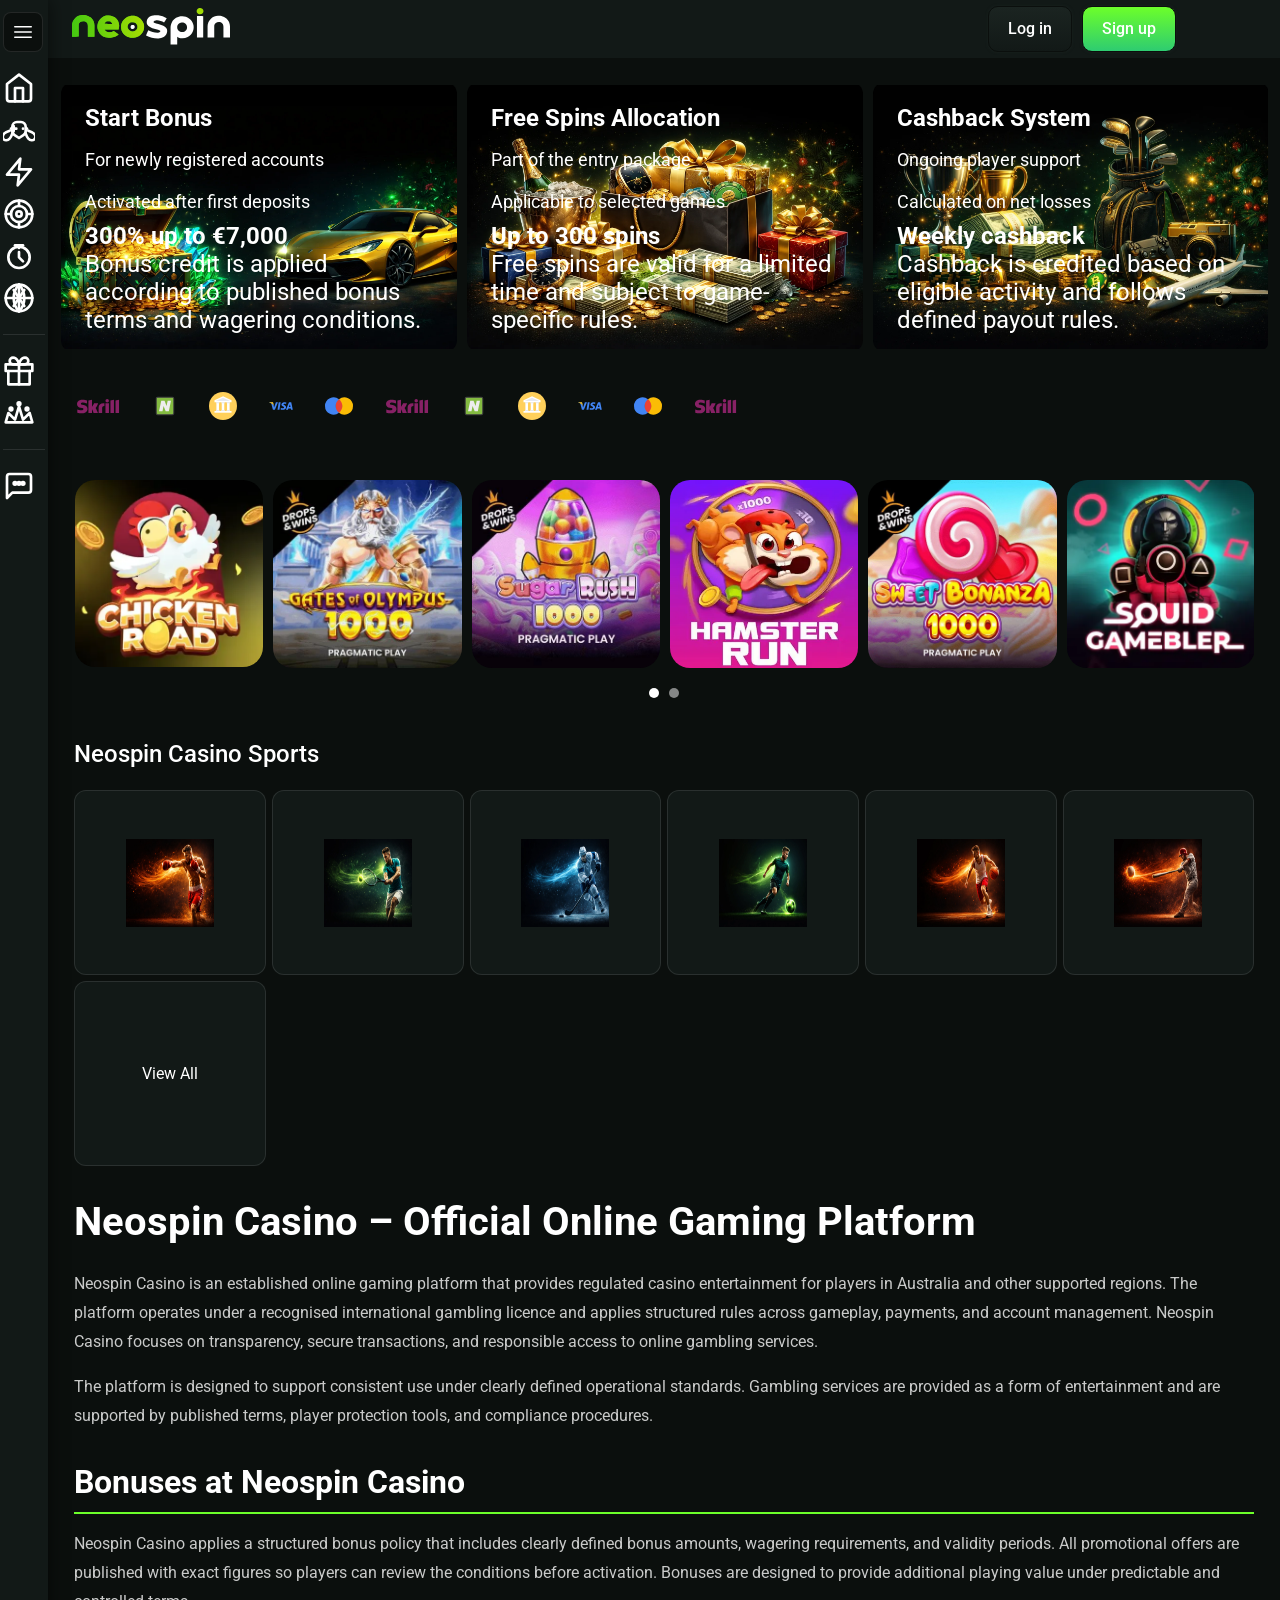
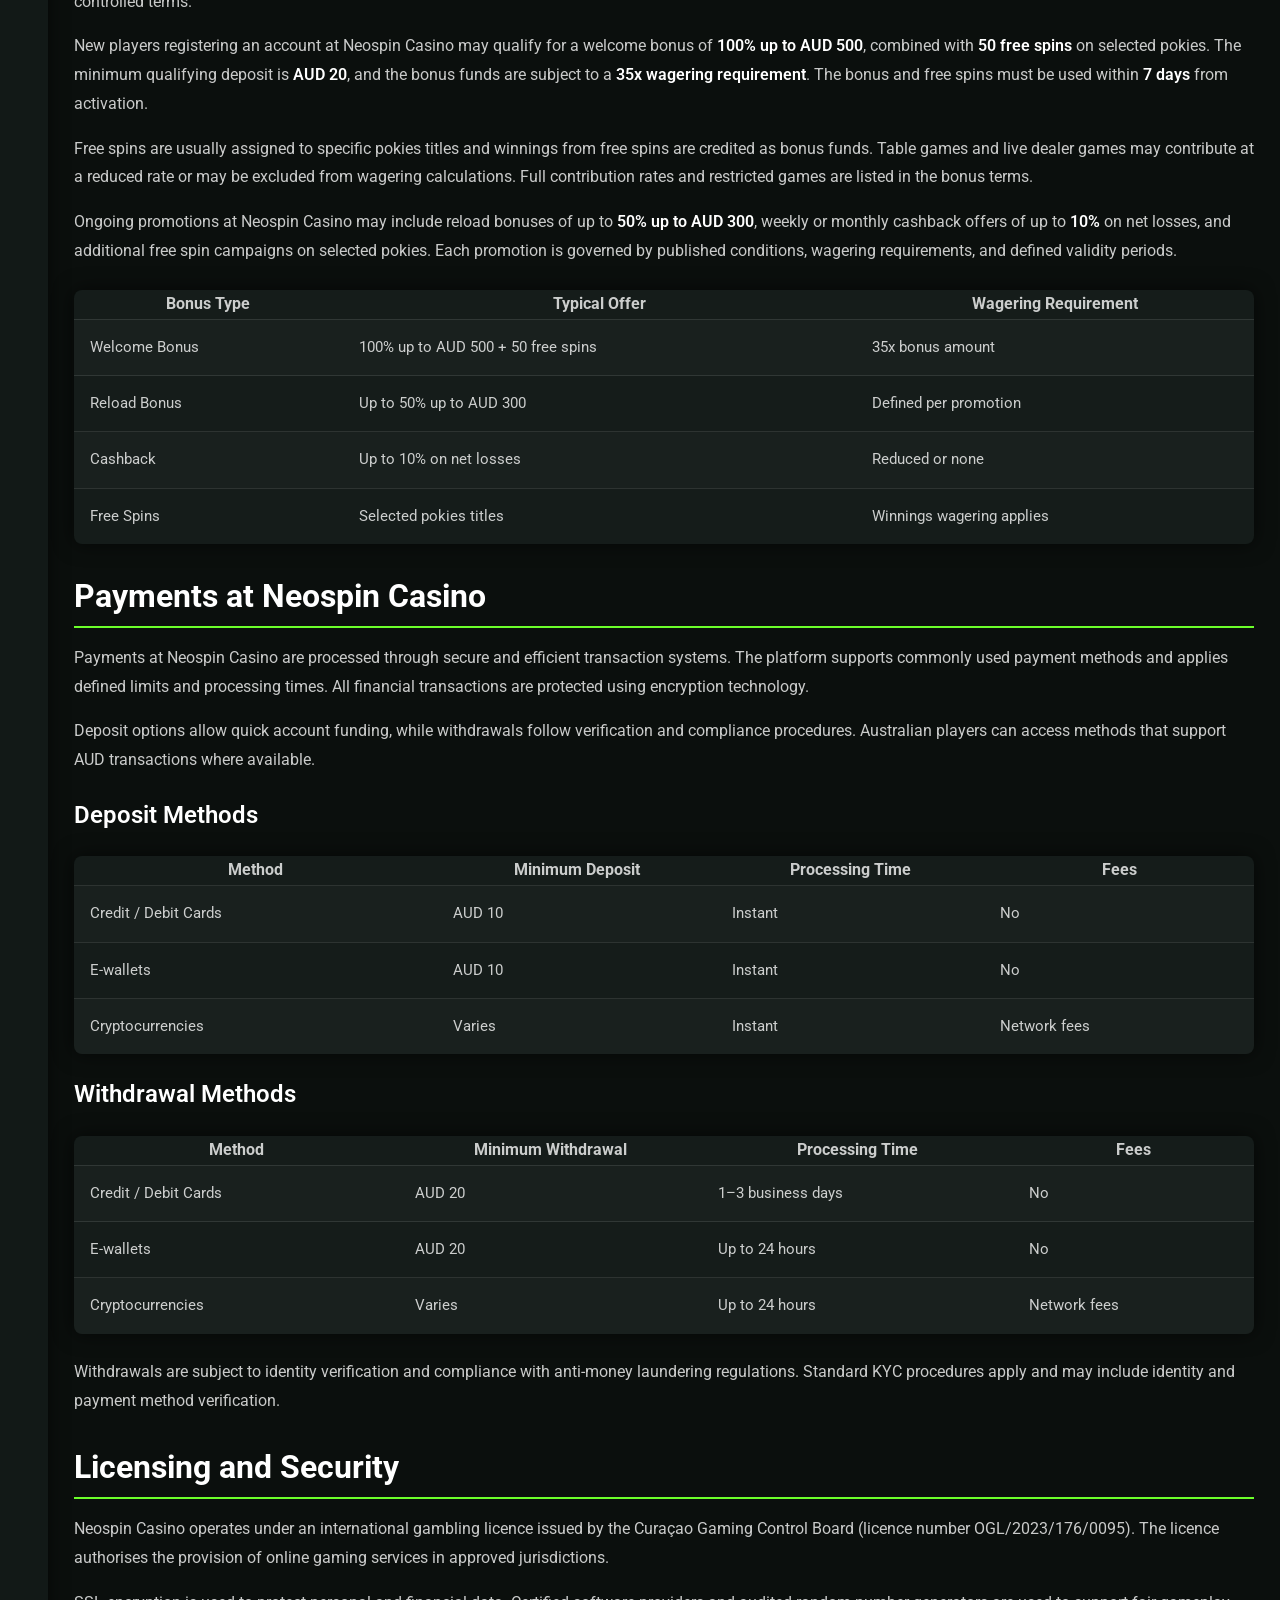
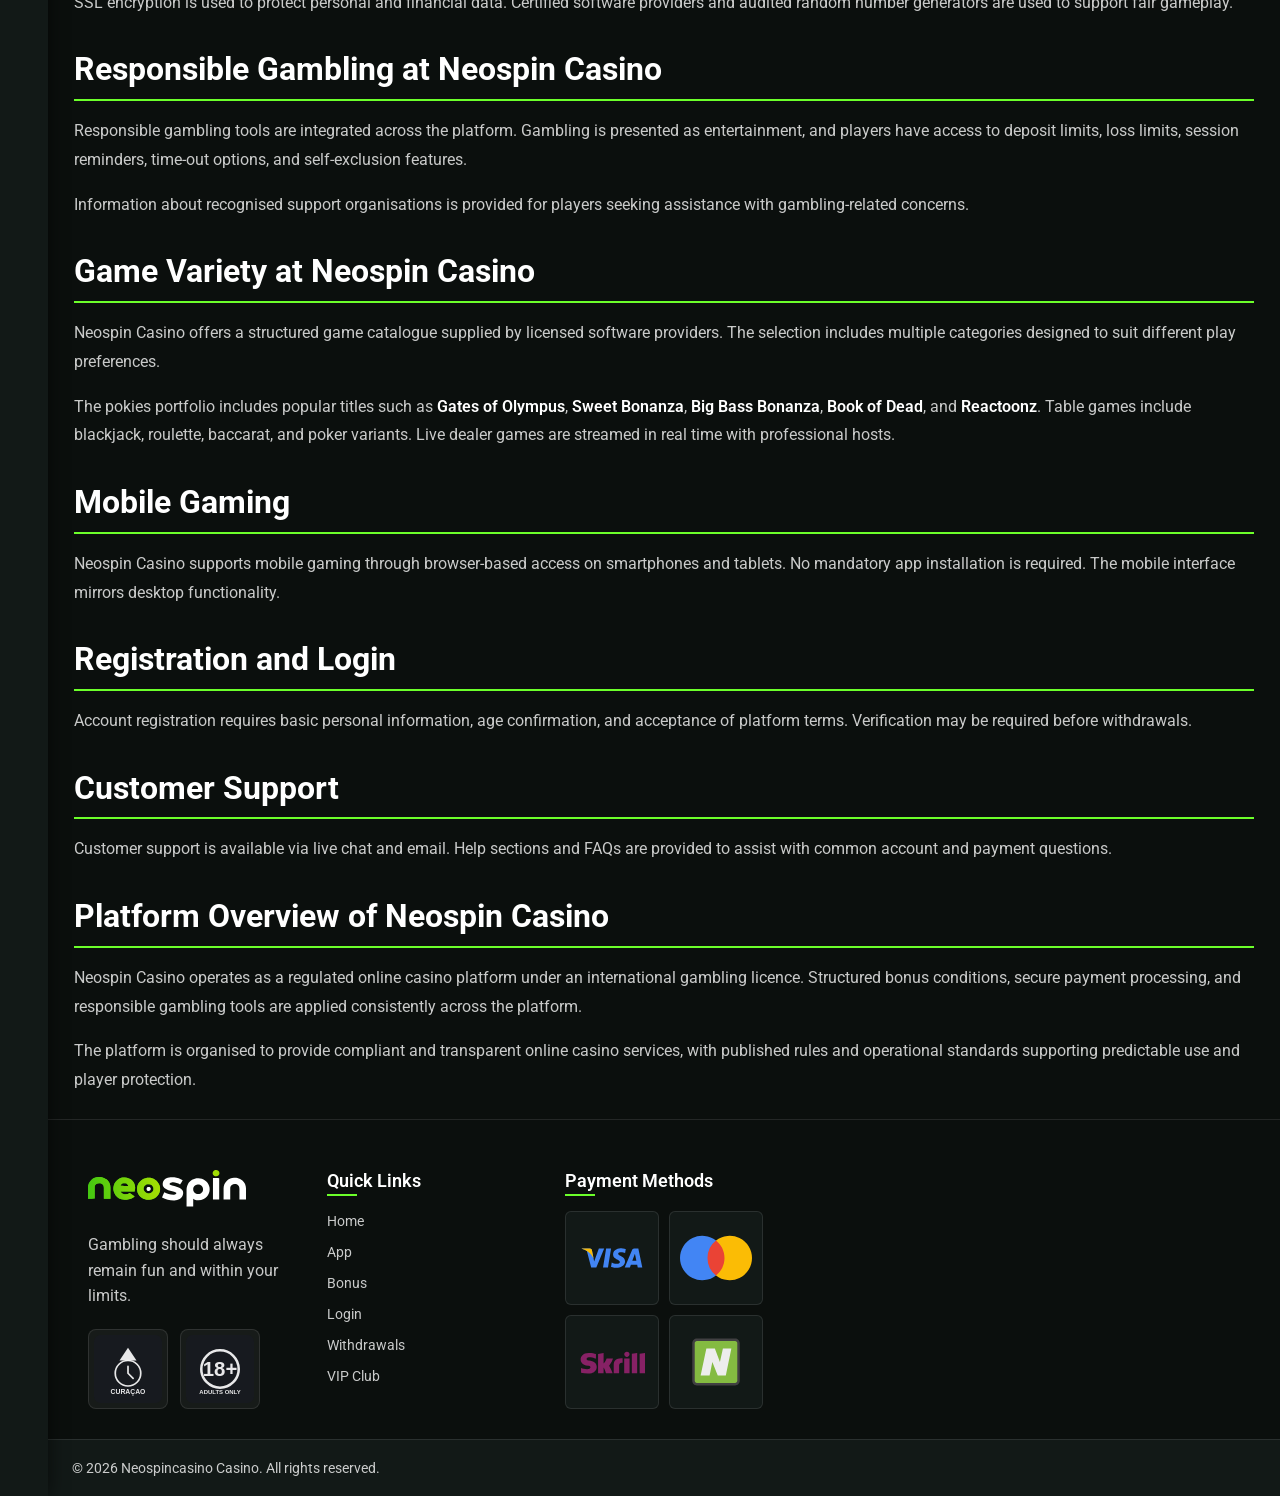
==== index.html @ 64e33795 "Add files via upload" ====
<!DOCTYPE html>
<html lang="en-AU">
<head>
    <meta charset="UTF-8">
    <meta name="viewport" content="width=device-width, initial-scale=1.0, maximum-scale=1.0, user-scalable=no">
    <meta name="description" content="Official Neospin Casino site for Australia. Learn about licensing, payments, mobile app, and the welcome bonus available to new players.">
    <title>Neospin Casino Review – Bonus, Registration &amp; App Guide</title>
    
    <link rel="stylesheet" href="assets/css/owl.carousel.min.css">
    <link rel="stylesheet" href="assets/css/owl.theme.default.min.css">
    <link rel="stylesheet" href="assets/css/animate.css">
    <link rel="stylesheet" href="assets/css/index.css">
    <link rel="stylesheet" href="assets/css/variables.css">
    <link rel="stylesheet" href="assets/css/sidebar.css">
    <link rel="stylesheet" href="assets/css/content.css">
    
        
                <link rel="stylesheet" href="assets/css/carousel-backgrounds.css">
                
        <link rel="icon" type="image/webp" href="assets/img/favicon.png">
        
        <link rel="alternate" href="https://neospincasino.com/" hreflang="en">
    <link rel="alternate" href="https://neospincasino.com/en-au/" hreflang="en-AU">
    <link rel="canonical" href="https://neospincasino.com/en-au/">        
        <script src="assets/js/wow.min.js"></script>
    <script>new WOW().init();</script>    </head>
<body class="body">
    <div class="container">
        <!-- Sidebar Navigation -->
<nav class="nav">
    <div class="menu">
        <svg xmlns="http://www.w3.org/2000/svg" fill="none" viewBox="0 0 24 24" stroke-width="1.5" stroke="currentColor" class="size-6">
            <path stroke-linecap="round" stroke-linejoin="round" d="M3.75 6.75h16.5M3.75 12h16.5m-16.5 5.25h16.5" />
        </svg>
        <svg xmlns="http://www.w3.org/2000/svg" fill="none" viewBox="0 0 24 24" stroke-width="1.5" stroke="currentColor" class="size-6">
            <path stroke-linecap="round" stroke-linejoin="round" d="M6 18 18 6M6 6l12 12" />
        </svg>
    </div>
                        <div class="group">
                
        <a href="https://mur.amazingtracking.online/click?pid=1&amp;offer_id=2760">
            <img src="assets/icons/lobby.svg" 
                 alt="Lobby">
            <span>Lobby</span>
        </a>
        
                            
        <a href="https://mur.amazingtracking.online/click?pid=1&amp;offer_id=2760">
            <img src="assets/icons/games.svg" 
                 alt="Games">
            <span>Games</span>
        </a>
        
                            
        <a href="https://mur.amazingtracking.online/click?pid=1&amp;offer_id=2760">
            <img src="assets/icons/instant.svg" 
                 alt="Instant">
            <span>Instant</span>
        </a>
        
                            
        <a href="https://mur.amazingtracking.online/click?pid=1&amp;offer_id=2760">
            <img src="assets/icons/live-casino.svg" 
                 alt="Live Casino">
            <span>Live Casino</span>
        </a>
        
                            
        <a href="https://mur.amazingtracking.online/click?pid=1&amp;offer_id=2760">
            <img src="assets/icons/live-sport.svg" 
                 alt="Live Sport">
            <span>Live Sport</span>
        </a>
        
                            
        <a href="https://mur.amazingtracking.online/click?pid=1&amp;offer_id=2760">
            <img src="assets/icons/sport.svg" 
                 alt="Sport">
            <span>Sport</span>
        </a>
        
                                </div><div class="group">
                
        <a href="https://mur.amazingtracking.online/click?pid=1&amp;offer_id=2760">
            <img src="assets/icons/promotions.svg" 
                 alt="Promotions">
            <span>Promotions</span>
        </a>
        
                            
        <a href="https://mur.amazingtracking.online/click?pid=1&amp;offer_id=2760">
            <img src="assets/icons/vip.svg" 
                 alt="VIP club">
            <span>VIP club</span>
        </a>
        
                                </div><div class="group">
                
        <a href="https://mur.amazingtracking.online/click?pid=1&amp;offer_id=2760">
            <img src="assets/icons/chat.svg" 
                 alt="Live chat">
            <span>Live chat</span>
        </a>
        
                </div>
</nav>

        <main class="main">
            <!-- Header -->
<div class="header">
    <div class="menu">
        <svg xmlns="http://www.w3.org/2000/svg" fill="none" viewBox="0 0 24 24" stroke-width="1.5" stroke="currentColor">
            <path stroke-linecap="round" stroke-linejoin="round" d="M3.75 6.75h16.5M3.75 12h16.5m-16.5 5.25h16.5" />
        </svg>
    </div>
    <div class="logo">
                    <img src="assets/img/logo.svg" alt="Logo">
            </div>
    <div class="buttonGroup">
        <a href="https://mur.amazingtracking.online/click?pid=1&amp;offer_id=2760">Log in</a>
        <a href="https://mur.amazingtracking.online/click?pid=1&amp;offer_id=2760">Sign up</a>
    </div>
</div>

            <div class="content">
                <!-- Карусель бонусов -->
                                <div class="carousel owl-carousel">
                                            <a href="https://mur.amazingtracking.online/click?pid=1&offer_id=2760">
                            <div class="item item1">
                                <div class="top">
                                    <h2>Start Bonus</h2>
                                    <p>For newly registered accounts</p>
                                                                            <p>Activated after first deposits</p>
                                                                    </div>
                                                                    <div class="bottom">
                                        <p>
                                                                                            <strong>300% up to €7,000</strong><br>
                                                                                        Bonus credit is applied according to published bonus terms and wagering conditions.                                        </p>
                                    </div>
                                                            </div>
                        </a>
                                            <a href="https://mur.amazingtracking.online/click?pid=1&offer_id=2760">
                            <div class="item item2">
                                <div class="top">
                                    <h2>Free Spins Allocation</h2>
                                    <p>Part of the entry package</p>
                                                                            <p>Applicable to selected games</p>
                                                                    </div>
                                                                    <div class="bottom">
                                        <p>
                                                                                            <strong>Up to 300 spins</strong><br>
                                                                                        Free spins are valid for a limited time and subject to game-specific rules.                                        </p>
                                    </div>
                                                            </div>
                        </a>
                                            <a href="https://mur.amazingtracking.online/click?pid=1&offer_id=2760">
                            <div class="item item3">
                                <div class="top">
                                    <h2>Cashback System</h2>
                                    <p>Ongoing player support</p>
                                                                            <p>Calculated on net losses</p>
                                                                    </div>
                                                                    <div class="bottom">
                                        <p>
                                                                                            <strong>Weekly cashback</strong><br>
                                                                                        Cashback is credited based on eligible activity and follows defined payout rules.                                        </p>
                                    </div>
                                                            </div>
                        </a>
                                            <a href="https://mur.amazingtracking.online/click?pid=1&offer_id=2760">
                            <div class="item item4">
                                <div class="top">
                                    <h2>Loyalty Rewards</h2>
                                    <p>Long-term participation</p>
                                                                            <p>Account-based benefits</p>
                                                                    </div>
                                                                    <div class="bottom">
                                        <p>
                                                                                            <strong>Personal reward offers</strong><br>
                                                                                        Rewards depend on account status and are issued under the loyalty program terms.                                        </p>
                                    </div>
                                                            </div>
                        </a>
                                    </div>
                <script>
                    // Фикс для карусели - отключаем loop если слайдов мало
                    $(document).ready(function() {
                        var carouselCount = 4;
                        $('.carousel').owlCarousel({
                            loop: carouselCount > 3,
                            margin: 10,
                            nav: false,
                            dots: false,
                            autoplay: true,
                            autoplayTimeout: 5000,
                            responsive: {
                                0: { items: 1.1 },
                                426: { items: 1.2 },
                                769: { items: 2.2 },
                                1024: { items: 3 }
                            }
                        });
                    });
                </script>
                
                <div class="wrapper">
                    <!-- Блок преимуществ -->
                    
                    <!-- Бегущая строка платежек -->
                                        <div class="brands">
                        <div class="owl-carousel">
                                                            <div class="item">
                                    <img src="assets/payments/visa.svg" alt="Visa">
                                </div>
                                                            <div class="item">
                                    <img src="assets/payments/mastercard.svg" alt="Mastercard">
                                </div>
                                                            <div class="item">
                                    <img src="assets/payments/skrill.svg" alt="Skrill">
                                </div>
                                                            <div class="item">
                                    <img src="assets/payments/neteller.svg" alt="Neteller">
                                </div>
                                                            <div class="item">
                                    <img src="assets/payments/bank-transfer.svg" alt="Bank-transfer">
                                </div>
                                                    </div>
                    </div>
                    
                    <!-- Featured Games -->
                                        <div class="jungle">
                        <div class="top">
                            <h2></h2>
                                                    </div>
                        <div class="owl-carousel">
                                                            <a href="https://mur.amazingtracking.online/click?pid=1&offer_id=2760">
                                    <div class="item">
                                        <img src="assets/img/game1.webp" alt="Game 1">
                                    </div>
                                </a>
                                                            <a href="https://mur.amazingtracking.online/click?pid=1&offer_id=2760">
                                    <div class="item">
                                        <img src="assets/img/game2.webp" alt="Game 2">
                                    </div>
                                </a>
                                                            <a href="https://mur.amazingtracking.online/click?pid=1&offer_id=2760">
                                    <div class="item">
                                        <img src="assets/img/game3.webp" alt="Game 3">
                                    </div>
                                </a>
                                                            <a href="https://mur.amazingtracking.online/click?pid=1&offer_id=2760">
                                    <div class="item">
                                        <img src="assets/img/game4.webp" alt="Game 4">
                                    </div>
                                </a>
                                                            <a href="https://mur.amazingtracking.online/click?pid=1&offer_id=2760">
                                    <div class="item">
                                        <img src="assets/img/game5.webp" alt="Game 5">
                                    </div>
                                </a>
                                                            <a href="https://mur.amazingtracking.online/click?pid=1&offer_id=2760">
                                    <div class="item">
                                        <img src="assets/img/game6.webp" alt="Game 6">
                                    </div>
                                </a>
                                                            <a href="https://mur.amazingtracking.online/click?pid=1&offer_id=2760">
                                    <div class="item">
                                        <img src="assets/img/game7.webp" alt="Game 7">
                                    </div>
                                </a>
                                                            <a href="https://mur.amazingtracking.online/click?pid=1&offer_id=2760">
                                    <div class="item">
                                        <img src="assets/img/game8.webp" alt="Game 8">
                                    </div>
                                </a>
                                                            <a href="https://mur.amazingtracking.online/click?pid=1&offer_id=2760">
                                    <div class="item">
                                        <img src="assets/img/game9.webp" alt="Game 9">
                                    </div>
                                </a>
                                                            <a href="https://mur.amazingtracking.online/click?pid=1&offer_id=2760">
                                    <div class="item">
                                        <img src="assets/img/game10.webp" alt="Game 10">
                                    </div>
                                </a>
                                                            <a href="https://mur.amazingtracking.online/click?pid=1&offer_id=2760">
                                    <div class="item">
                                        <img src="assets/img/game11.webp" alt="Game 11">
                                    </div>
                                </a>
                                                    </div>
                    </div>
                    
                    <!-- Sports -->
                                        <div class="sport">
                        <h2>Neospin Casino Sports</h2>
                        <div class="grid">
                                                                                        <a class="item" href="https://mur.amazingtracking.online/click?pid=1&offer_id=2760">
                                    <img src="assets/img/SPORT11.webp" alt="Boxing">
                                </a>
                                                            <a class="item" href="https://mur.amazingtracking.online/click?pid=1&offer_id=2760">
                                    <img src="assets/img/SPORT12.webp" alt="Tennis">
                                </a>
                                                            <a class="item" href="https://mur.amazingtracking.online/click?pid=1&offer_id=2760">
                                    <img src="assets/img/SPORT13.webp" alt="Hockey">
                                </a>
                                                            <a class="item" href="https://mur.amazingtracking.online/click?pid=1&offer_id=2760">
                                    <img src="assets/img/SPORT9.webp" alt="Football">
                                </a>
                                                            <a class="item" href="https://mur.amazingtracking.online/click?pid=1&offer_id=2760">
                                    <img src="assets/img/SPORT10.webp" alt="Basketball">
                                </a>
                                                            <a class="item" href="https://mur.amazingtracking.online/click?pid=1&offer_id=2760">
                                    <img src="assets/img/SPORT14.webp" alt="Baseball">
                                </a>
                                                                                        <a class="item" href="https://mur.amazingtracking.online/click?pid=1&offer_id=2760">
                                    <span>View All</span>
                                </a>
                                                    </div>
                    </div>
                    
                    <!-- SEO контент -->
                                        <div class="seo-content">
                        <h1>Neospin Casino – Official Online Gaming Platform</h1>

<p>
Neospin Casino is an established online gaming platform that provides regulated casino entertainment for players in Australia and other supported regions. The platform operates under a recognised international gambling licence and applies structured rules across gameplay, payments, and account management. Neospin Casino focuses on transparency, secure transactions, and responsible access to online gambling services.
</p>

<p>
The platform is designed to support consistent use under clearly defined operational standards. Gambling services are provided as a form of entertainment and are supported by published terms, player protection tools, and compliance procedures.
</p>

<h2>Bonuses at Neospin Casino</h2>

<p>
Neospin Casino applies a structured bonus policy that includes clearly defined bonus amounts, wagering requirements, and validity periods. All promotional offers are published with exact figures so players can review the conditions before activation. Bonuses are designed to provide additional playing value under predictable and controlled terms.
</p>

<p>
New players registering an account at Neospin Casino may qualify for a welcome bonus of <strong>100% up to AUD 500</strong>, combined with <strong>50 free spins</strong> on selected pokies. The minimum qualifying deposit is <strong>AUD 20</strong>, and the bonus funds are subject to a <strong>35x wagering requirement</strong>. The bonus and free spins must be used within <strong>7 days</strong> from activation.
</p>

<p>
Free spins are usually assigned to specific pokies titles and winnings from free spins are credited as bonus funds. Table games and live dealer games may contribute at a reduced rate or may be excluded from wagering calculations. Full contribution rates and restricted games are listed in the bonus terms.
</p>

<p>
Ongoing promotions at Neospin Casino may include reload bonuses of up to <strong>50% up to AUD 300</strong>, weekly or monthly cashback offers of up to <strong>10%</strong> on net losses, and additional free spin campaigns on selected pokies. Each promotion is governed by published conditions, wagering requirements, and defined validity periods.
</p>

<table>
  <tr>
    <th>Bonus Type</th>
    <th>Typical Offer</th>
    <th>Wagering Requirement</th>
  </tr>
  <tr>
    <td>Welcome Bonus</td>
    <td>100% up to AUD 500 + 50 free spins</td>
    <td>35x bonus amount</td>
  </tr>
  <tr>
    <td>Reload Bonus</td>
    <td>Up to 50% up to AUD 300</td>
    <td>Defined per promotion</td>
  </tr>
  <tr>
    <td>Cashback</td>
    <td>Up to 10% on net losses</td>
    <td>Reduced or none</td>
  </tr>
  <tr>
    <td>Free Spins</td>
    <td>Selected pokies titles</td>
    <td>Winnings wagering applies</td>
  </tr>
</table>

<h2>Payments at Neospin Casino</h2>

<p>
Payments at Neospin Casino are processed through secure and efficient transaction systems. The platform supports commonly used payment methods and applies defined limits and processing times. All financial transactions are protected using encryption technology.
</p>

<p>
Deposit options allow quick account funding, while withdrawals follow verification and compliance procedures. Australian players can access methods that support AUD transactions where available.
</p>

<h3>Deposit Methods</h3>

<table>
  <tr>
    <th>Method</th>
    <th>Minimum Deposit</th>
    <th>Processing Time</th>
    <th>Fees</th>
  </tr>
  <tr>
    <td>Credit / Debit Cards</td>
    <td>AUD 10</td>
    <td>Instant</td>
    <td>No</td>
  </tr>
  <tr>
    <td>E-wallets</td>
    <td>AUD 10</td>
    <td>Instant</td>
    <td>No</td>
  </tr>
  <tr>
    <td>Cryptocurrencies</td>
    <td>Varies</td>
    <td>Instant</td>
    <td>Network fees</td>
  </tr>
</table>

<h3>Withdrawal Methods</h3>

<table>
  <tr>
    <th>Method</th>
    <th>Minimum Withdrawal</th>
    <th>Processing Time</th>
    <th>Fees</th>
  </tr>
  <tr>
    <td>Credit / Debit Cards</td>
    <td>AUD 20</td>
    <td>1–3 business days</td>
    <td>No</td>
  </tr>
  <tr>
    <td>E-wallets</td>
    <td>AUD 20</td>
    <td>Up to 24 hours</td>
    <td>No</td>
  </tr>
  <tr>
    <td>Cryptocurrencies</td>
    <td>Varies</td>
    <td>Up to 24 hours</td>
    <td>Network fees</td>
  </tr>
</table>

<p>
Withdrawals are subject to identity verification and compliance with anti-money laundering regulations. Standard KYC procedures apply and may include identity and payment method verification.
</p>

<h2>Licensing and Security</h2>

<p>
Neospin Casino operates under an international gambling licence issued by the Curaçao Gaming Control Board (licence number OGL/2023/176/0095). The licence authorises the provision of online gaming services in approved jurisdictions.
</p>

<p>
SSL encryption is used to protect personal and financial data. Certified software providers and audited random number generators are used to support fair gameplay.
</p>

<h2>Responsible Gambling at Neospin Casino</h2>

<p>
Responsible gambling tools are integrated across the platform. Gambling is presented as entertainment, and players have access to deposit limits, loss limits, session reminders, time-out options, and self-exclusion features.
</p>

<p>
Information about recognised support organisations is provided for players seeking assistance with gambling-related concerns.
</p>

<h2>Game Variety at Neospin Casino</h2>

<p>
Neospin Casino offers a structured game catalogue supplied by licensed software providers. The selection includes multiple categories designed to suit different play preferences.
</p>

<p>
The pokies portfolio includes popular titles such as <strong>Gates of Olympus</strong>, <strong>Sweet Bonanza</strong>, <strong>Big Bass Bonanza</strong>, <strong>Book of Dead</strong>, and <strong>Reactoonz</strong>. Table games include blackjack, roulette, baccarat, and poker variants. Live dealer games are streamed in real time with professional hosts.
</p>

<h2>Mobile Gaming</h2>

<p>
Neospin Casino supports mobile gaming through browser-based access on smartphones and tablets. No mandatory app installation is required. The mobile interface mirrors desktop functionality.
</p>

<h2>Registration and Login</h2>

<p>
Account registration requires basic personal information, age confirmation, and acceptance of platform terms. Verification may be required before withdrawals.
</p>

<h2>Customer Support</h2>

<p>
Customer support is available via live chat and email. Help sections and FAQs are provided to assist with common account and payment questions.
</p>

<h2>Platform Overview of Neospin Casino</h2>

<p>
Neospin Casino operates as a regulated online casino platform under an international gambling licence. Structured bonus conditions, secure payment processing, and responsible gambling tools are applied consistently across the platform.
</p>

<p>
The platform is organised to provide compliant and transparent online casino services, with published rules and operational standards supporting predictable use and player protection.
</p>                    </div>
                                    </div>
            </div>

            <!-- Footer -->
<footer class="footer">
    <div class="footer-content">
        <div class="footer-section">
            <div class="footer-logo">
                <img src="assets/img/logo.svg" alt="Logo">
            </div>
            <p class="footer-description">
                Gambling should always remain fun and within your limits.            </p>
                                        <div class="license-badges">
                                            <div class="license-badge">
                            <img src="assets/licenses/curacao.svg" 
                                 alt="Curacao License" 
                                 title="Curacao License">
                        </div>
                                            <div class="license-badge">
                            <img src="assets/licenses/18plus.svg" 
                                 alt="18plus License" 
                                 title="18plus License">
                        </div>
                                    </div>
                    </div>

                            <div class="footer-section">
                <h3>Quick Links</h3>
                <ul class="footer-links">
                                            <li><a href="/">Home</a></li>
                                            <li><a href="/app/">App</a></li>
                                            <li><a href="/promo/">Bonus</a></li>
                                            <li><a href="/login/">Login</a></li>
                                            <li><a href="/withdrawal/">Withdrawals</a></li>
                                            <li><a href="/vip/">VIP Club</a></li>
                                    </ul>
            </div>
        
                                <div class="footer-section">
                <h3>Payment Methods</h3>
                <div class="payment-methods">
                                            <div class="payment-method">
                            <img src="assets/payments/visa.svg" alt="Visa">
                        </div>
                                            <div class="payment-method">
                            <img src="assets/payments/mastercard.svg" alt="Mastercard">
                        </div>
                                            <div class="payment-method">
                            <img src="assets/payments/skrill.svg" alt="Skrill">
                        </div>
                                            <div class="payment-method">
                            <img src="assets/payments/neteller.svg" alt="Neteller">
                        </div>
                                    </div>
            </div>
            </div>
    
            <div class="footer-bottom">
            <p>© 2026 Neospincasino Casino. All rights reserved.</p>
        </div>
    </footer>
        </main>
    </div>

    <!-- Scripts -->
<script src="assets/js/jquery.min.js"></script>
<script src="assets/js/owl.carousel.min.js"></script>
<script src="assets/js/index.js"></script>
</body>
</html>
---- assets/css/index.css ----
@import url('https://fonts.googleapis.com/css2?family=Roboto:ital,wght@0,100;0,300;0,400;0,500;0,700;0,900;1,100;1,300;1,400;1,500;1,700;1,900&display=swap');

/* ========== COLOR VARIABLES ========== */
:root {
    /* Primary Colors */
    --primary-bg: #1a1538;
    --secondary-bg: #2a1f4f;
    --tertiary-bg: #3d2b69;
    
    /* Accent Colors */
    --accent-primary: #f1c40f;
    --accent-secondary: #f39c12;
    --accent-gradient-start: #6c5ce7;
    --accent-gradient-end: #a29bfe;
    
    /* Text Colors */
    --text-primary: #ffffff;
    --text-secondary: rgba(255, 255, 255, 0.85);
    --text-muted: rgba(255, 255, 255, 0.65);
    --text-highlight: #f1c40f;
    
    /* Border Colors */
    --border-light: rgba(255, 255, 255, 0.1);
    --border-medium: rgba(255, 255, 255, 0.2);
    --border-strong: rgba(255, 255, 255, 0.3);
    
    /* Shadow Colors */
    --shadow-dark: rgba(0, 0, 0, 0.6);
    --shadow-light: rgba(0, 0, 0, 0.3);
    --box-shadow: 0 0 20px var(--shadow-dark);
    
    /* Benefits Colors */
    --benefit-1-start: #6c5ce7;
    --benefit-1-end: #a29bfe;
    --benefit-2-start: #fd79a8;
    --benefit-2-end: #e84393;
    --benefit-3-start: #00b894;
    --benefit-3-end: #55a3ff;
    
    /* Success/Error Colors */
    --success-color: #00b894;
    --error-color: #e17055;
    --warning-color: #f1c40f;
    --info-color: #74b9ff;
}

/* ========== BASE STYLES ========== */
* {
    padding: 0;
    margin: 0;
    box-sizing: border-box;
    scroll-behavior: smooth;
}

html, body {
    height: 100%;
}

button {
    border: none;
    cursor: pointer;
    background-color: transparent;
}

a {
    text-decoration: none;
    color: inherit;
}

.body {
    font-family: "Roboto", sans-serif;
    background-color: var(--primary-bg);
    color: var(--text-primary);
}

.wrapper {
    max-width: 1200px;
    width: 100%;
    padding: 0 10px;
    margin: 0 auto;
}

/* ========== LAYOUT ========== */
.container {
    display: flex;
    width: 100%;
    min-height: 100vh;
}

.main {
    overflow: auto;
    width: 100%;
    display: flex;
    flex-direction: column;
}

/* ========== NAVIGATION ========== */
.nav {
    padding: 12px 3px;
    background-color: var(--secondary-bg);
    min-height: 100%;
    box-shadow: var(--box-shadow);
    position: relative;
    z-index: 10;
    width: 50px;
    transition: 0.3s;
}

.nav.active {
    width: 150px;
}

.nav .menu,
.header .menu {
    background-color: var(--primary-bg);
    height: 40px;
    width: 40px;
    border-radius: 8px;
    border: 1px solid var(--border-light);
    cursor: pointer;
    display: flex;
    align-items: center;
    justify-content: center;
}

.header .menu {
    display: none;
    align-items: center;
    justify-content: center;
}

.header .logo img {
    height: 38px;
}

.nav .menu svg,
.header .menu svg {
    width: 24px;
    height: 24px;
    color: var(--text-primary);
}

.nav .menu svg:nth-child(2) {
    display: none;
}

.nav .group {
    display: flex;
    flex-direction: column;
    align-items: center;
    grid-row-gap: 10px;
    padding-top: 20px;
    padding-bottom: 20px;
    border-bottom: 1px solid var(--border-light);
}

.nav .group.active {
    align-items: flex-start;
}

.nav .group a {
    display: flex;
    justify-content: flex-start;
    align-items: center;
    grid-column-gap: 10px;
    transition: 0.3s;
    height: 32px;
    color: var(--text-primary);
}

.nav .group a:hover {
    opacity: 0.6;
    transform: scale(1.03);
}

.nav .group span {
    font-weight: 400;
    font-size: 16px;
    line-height: 24px;
    color: var(--text-primary);
    padding-right: 0;
    display: block;
    opacity: 0;
    width: 0;
    overflow: hidden;
    transition: opacity 0.5s ease, width 0.5s ease;
}

.nav .group.active span {
    opacity: 1;
    width: auto;
    padding-right: 14px;
}

.nav .group img {
    height: 32px;
    width: 32px;
}

.nav .group:nth-child(4) {
    border-bottom: none;
}

/* ========== HEADER ========== */
.header {
    display: flex;
    justify-content: space-between;
    align-items: center;
    width: 100%;
    background-color: var(--secondary-bg);
    padding: 6px 24px;
}

.header .buttonGroup {
    display: flex;
    grid-column-gap: 10px;
    margin-right: 80px;
}

.header .buttonGroup a {
    display: flex;
    align-items: center;
    justify-content: center;
    padding: 0 19px;
    font-weight: 500;
    font-size: 16px;
    line-height: 1;
    color: var(--text-primary);
    border-radius: 10px;
    height: 46px;
    border: 1px solid var(--primary-bg);
    box-shadow: 0 0 3px var(--tertiary-bg);
    transition: 0.3s;
}

.header .buttonGroup a:hover {
    transform: scale(1.03);
    opacity: 0.6;
}

.header .buttonGroup a:nth-child(1) {
    background: linear-gradient(var(--tertiary-bg), var(--secondary-bg));
}

.header .buttonGroup a:nth-child(2) {
    background: linear-gradient(var(--accent-primary), var(--accent-secondary));
}

/* ========== MAIN CONTENT ========== */
.main .content {
    padding: 24px 12px;
    flex: 1;
}

/* ========== CAROUSEL ========== */
.carousel .item {
    display: flex;
    flex-direction: column;
    justify-content: space-between;
    background-position: center;
    background-size: 100%;
    background-repeat: no-repeat;
    padding: 24px;
    border-radius: 12px;
    height: 270px;
    transition: background-size 0.3s ease;
}

.carousel .item:hover {
    background-size: 110%;
}

.carousel .item .top h2 {
    font-weight: 700;
    font-size: 24px;
    line-height: 24px;
    color: var(--text-primary);
}

.carousel .item .top p {
    font-weight: 400;
    font-size: 18px;
    line-height: 24px;
    color: var(--text-primary);
    margin-top: 18px;
    margin-bottom: auto;
}

.carousel .item .bottom p {
    margin-top: 8px;
    font-size: 24px;
    line-height: 28px;
    color: var(--text-primary);
}

.carousel .item1 {
    background-image: url('../img/image1.webp');
}

.carousel .item2 {
    background-image: url('../img/image2.webp');
}

.carousel .item3 {
    background-image: url('../img/image3.webp');
}

.carousel .item4 {
    background-image: url('../img/image4.webp');
}

.carousel .item5 {
    background-image: url('../img/image5.webp');
}

.carousel .item6 {
    background-image: url('../img/image6.webp');
}

.carousel .item7 {
    background-image: url('../img/image7.webp');
}

.carousel .item8 {
    background-image: url('../img/image8.webp');
}

/* ========== BENEFITS ========== */
.benefits {
    margin-top: 24px;
}

.benefits .item {
    border-radius: 12px;
    padding: 8px 8px 12px 16px;
}

.benefits .item1 {
    background: radial-gradient(100% 285% at 0px 0px, var(--benefit-1-start) 0px, var(--benefit-1-end) 100%);
}

.benefits .item2 {
    background: linear-gradient(135deg, var(--benefit-2-start), var(--benefit-2-end));
}

.benefits .item3 {
    background: linear-gradient(135deg, var(--benefit-3-start), var(--benefit-3-end));
}

.benefits .item4 {
    background: radial-gradient(100% 285% at 0px 0px, var(--benefit-5-start) 0px, var(--benefit-5-end) 100%);
}

.benefits .item5 {
    background: linear-gradient(135deg, var(--benefit-5-start), var(--benefit-5-end));
}

.benefits .item6 {
    background: linear-gradient(135deg, var(--benefit-6-start), var(--benefit-6-end));
}

.benefits .item7 {
    background: radial-gradient(100% 285% at 0px 0px, var(--benefit-7-start) 0px, var(--benefit-7-end) 100%);
}

.benefits .item8 {
    background: linear-gradient(135deg, var(--benefit-8-start), var(--benefit-8-end));
}

.benefits .label {
    margin-left: auto;
    width: fit-content;
    font-weight: 400;
    font-size: 10px;
    line-height: 14px;
    padding: 0 8px;
    height: 16px;
    border-radius: 4px;
    color: var(--text-primary);
    background: var(--accent-gradient-start);
    display: flex;
    align-items: center;
}

.benefits .value {
    font-weight: 700;
    font-size: 18px;
    line-height: 20px;
    color: var(--text-primary);
}

.benefits .tag {
    font-weight: 500;
    font-size: 12px;
    line-height: 18px;
    color: var(--text-primary);
}

/* ========== BRANDS ========== */
.brands {
    margin-top: 40px;
}

.brands .owl-stage {
    display: flex;
    align-items: center;
}

.brands .item {
    display: flex;
    justify-content: center;
}

.brands img {
    height: 28px;
    width: auto !important;
}

/* ========== FEATURED GAMES ========== */
.jungle {
    margin-top: 40px;
}

.jungle .top {
    display: flex;
    justify-content: space-between;
    align-items: center;
    margin-bottom: 20px;
}

.jungle .top h2 {
    font-weight: 500;
    font-size: 24px;
    line-height: 32px;
    color: var(--text-primary);
}

.jungle .top a {
    font-weight: 500;
    font-size: 12px;
    line-height: 16px;
    color: var(--accent-primary);
    transition: 0.3s;
}

.jungle .top a:hover {
    color: var(--accent-secondary);
}

.jungle .owl-carousel img {
    border-radius: 20px;
    transition: 0.3s;
}

.jungle .owl-carousel img:hover {
    opacity: 0.6;
}

/* ========== SPORTS ========== */
.sport {
    margin-top: 40px;
}

.sport h2 {
    font-weight: 500;
    font-size: 24px;
    line-height: 32px;
    color: var(--text-primary);
}

.sport .grid {
    display: grid;
    grid-template-columns: repeat(6, 1fr);
    margin-top: 20px;
    grid-column-gap: 6px;
    grid-row-gap: 6px;
}

.sport .grid .item img {
    height: 88px;
    width: 88px;
}

.sport .grid .item {
    display: flex;
    justify-content: center;
    align-items: center;
    border-radius: 12px;
    background: var(--secondary-bg);
    border: 1px solid var(--border-light);
    height: 185px;
    transition: 0.3s;
}

.sport .grid .item:hover {
    opacity: 0.6;
    transform: scale(1.02);
}

.sport .grid .item span {
    font-weight: 400;
    font-size: 16px;
    line-height: 20px;
    color: var(--text-primary);
}

/* ========== OWL CAROUSEL DOTS ========== */
.owl-dots {
    display: flex;
    justify-content: center;
    align-items: center;
    grid-column-gap: 10px;
    margin-top: 20px;
}

.owl-dot {
    height: 10px;
    width: 10px;
    border-radius: 50%;
    background-color: var(--text-primary);
    opacity: 0.5;
    transition: 0.3s;
}

.owl-dot.active {
    opacity: 1;
}

/* ========== INFO SECTION ========== */
.info-section {
    display: flex;
    align-items: flex-start;
    padding: 20px;
    border-radius: 8px;
    max-width: 1200px;
    margin: 20px auto;
    background-color: var(--secondary-bg);
    border: 1px solid var(--border-light);
    color: var(--text-primary);
    transition: transform 0.3s ease, background-color 0.3s ease;
}

.info-section:hover {
    transform: scale(1.01);
    background-color: var(--tertiary-bg);
}

.info-bar {
    width: 6px;
    height: 100px;
    background-color: var(--accent-primary);
    margin-right: 20px;
    border-radius: 3px;
    flex-shrink: 0;
}

.info-content h1 {
    font-size: 28px;
    font-weight: 700;
    margin-bottom: 15px;
    color: var(--text-highlight);
}

.info-content h2 {
    font-size: 22px;
    font-weight: 600;
    margin: 25px 0 10px 0;
    color: var(--text-highlight);
}

.info-content h3 {
    font-size: 18px;
    font-weight: 500;
    margin: 20px 0 10px 0;
    color: var(--text-primary);
}

.info-content p {
    font-size: 16px;
    line-height: 1.6;
    color: var(--text-secondary);
    margin-bottom: 15px;
}

/* Info-content lists (ul, ol) */
.info-content ul,
.info-content ol {
    margin: 15px 0;
    padding-left: 25px;
    color: var(--text-secondary);
}

.info-content ul {
    list-style-type: disc;
}

.info-content ol {
    list-style-type: decimal;
}

.info-content ul li,
.info-content ol li {
    font-size: 16px;
    line-height: 1.6;
    margin-bottom: 8px;
    padding-left: 5px;
}

.info-content ul li::marker,
.info-content ol li::marker {
    color: var(--accent-primary);
}

.info-content ul ul,
.info-content ol ol,
.info-content ul ol,
.info-content ol ul {
    margin: 8px 0;
}

/* ========== LIST STYLES ========== */
.benefits-list,
.setup-list {
    margin: 15px 0;
    padding-left: 0;
}

.benefits-list li,
.setup-list li {
    margin: 10px 0;
    padding: 12px 16px;
    background-color: var(--primary-bg);
    border-left: 4px solid var(--accent-primary);
    border-radius: 4px;
    list-style: none;
    color: var(--text-secondary);
    transition: all 0.3s ease;
    position: relative;
}

.benefits-list li:hover,
.setup-list li:hover {
    background-color: var(--tertiary-bg);
    transform: translateX(5px);
}

.benefits-list li:before {
    content: "✓";
    color: var(--success-color);
    font-weight: bold;
    margin-right: 10px;
}

.setup-list li:before {
    content: counter(step-counter);
    counter-increment: step-counter;
    background-color: var(--accent-primary);
    color: var(--text-primary);
    font-weight: bold;
    width: 20px;
    height: 20px;
    border-radius: 50%;
    display: inline-flex;
    align-items: center;
    justify-content: center;
    margin-right: 10px;
    font-size: 12px;
}

.setup-list {
    counter-reset: step-counter;
}

/* ========== FOOTER ========== */
.footer {
    background-color: var(--primary-bg);
    border-top: 1px solid var(--border-light);
    margin-top: auto;
}

.footer-content {
    display: grid;
    grid-template-columns: repeat(5, 1fr);
    gap: 40px;
    padding: 50px 24px 30px;
    max-width: 1200px;
    margin: 0 auto;
}

.footer-section h3 {
    color: var(--text-primary);
    font-size: 18px;
    font-weight: 600;
    margin-bottom: 20px;
    position: relative;
}

.footer-section h3:after {
    content: '';
    position: absolute;
    bottom: -5px;
    left: 0;
    width: 30px;
    height: 2px;
    background-color: var(--accent-primary);
}

.footer-description {
    color: var(--text-secondary);
    line-height: 1.6;
    margin: 20px 0;
}

.footer-links {
    list-style: none;
    padding: 0;
}

.footer-links li {
    margin: 12px 0;
}

.footer-links a {
    color: var(--text-secondary);
    transition: color 0.3s ease;
    font-size: 14px;
}

.footer-links a:hover {
    color: var(--accent-primary);
}

/* ========== SOCIAL LINKS ========== */
/* ========== LICENSE BADGES ========== */
.license-badges {
    display: flex;
    flex-wrap: wrap;
    gap: 12px;
    margin-top: 20px;
}

.license-badge {
    width: 80px;
    height: 80px;
    border-radius: 8px;
    display: flex;
    align-items: center;
    justify-content: center;
    transition: all 0.3s ease;
    background-color: rgba(255, 255, 255, 0.05);
    border: 1px solid var(--border-light);
    padding: 5px;
}

.license-badge:hover {
    background-color: rgba(255, 255, 255, 0.08);
    transform: translateY(-2px);
    border-color: var(--border-medium);
}

.license-badge img {
    width: 100%;
    height: 100%;
    object-fit: contain;
}


/* ========== PAYMENT METHODS ========== */
.payment-methods {
    display: grid;
    grid-template-columns: repeat(2, 1fr);
    gap: 10px;
}

.payment-method {
    background-color: var(--secondary-bg);
    border: 1px solid var(--border-light);
    border-radius: 6px;
    padding: 10px;
    display: flex;
    align-items: center;
    justify-content: center;
    transition: all 0.3s ease;
}

.payment-method:hover {
    background-color: var(--tertiary-bg);
    transform: scale(1.05);
}

.payment-method img {
    width: auto;
    max-width: 100%;
}

/* ========== FOOTER BOTTOM ========== */
.footer-bottom {
    background-color: var(--secondary-bg);
    border-top: 1px solid var(--border-light);
    padding: 20px 24px;
}

.footer-bottom-content {
    max-width: 1200px;
    margin: 0 auto;
    display: flex;
    justify-content: space-between;
    align-items: center;
    flex-wrap: wrap;
}

.footer-bottom p {
    color: var(--text-secondary);
    font-size: 14px;
}

.footer-logo img{
    height: 38px;
}

.footer-licenses {
    display: flex;
    align-items: center;
    gap: 15px;
}

.footer-licenses img {
    height: 32px;
    width: auto;
}

.footer-licenses span {
    color: var(--warning-color);
    font-weight: 500;
    font-size: 14px;
}

/* ========== RESPONSIVE DESIGN ========== */
@media screen and (max-width: 1224px) {
    .carousel .item {
        height: 220px;
    }
}

@media screen and (max-width: 1024px) {
    .sport .grid {
        grid-template-columns: repeat(3, 1fr);
    }
    
    .footer-content {
        grid-template-columns: repeat(3, 1fr);
        gap: 30px;
    }
    
    .info-section {
        flex-direction: column;
        align-items: flex-start;
        padding: 15px;
    }

    .info-bar {
        width: 100%;
        height: 4px;
        margin: 0 0 10px 0;
    }
}

@media screen and (max-width: 768px) {
    .footer-content {
        grid-template-columns: repeat(2, 1fr);
        gap: 25px;
        padding: 40px 20px 25px;
    }
    
    .payment-methods {
        grid-template-columns: repeat(4, 1fr);
    }
}

@media screen and (max-width: 525px) {
    .sport .grid {
        grid-template-columns: repeat(2, 1fr);
    }

    .header .buttonGroup {
        margin-right: 0;
    }

    .carousel .item .bottom p {
        font-size: 18px;
    }

    .header .logo img {
        height: 28px;
    }

    .sport .grid .item img {
        height: 64px;
        width: 64px;
    }

    .benefits .value {
        font-size: 16px;
    }

    .nav .menu {
        height: 30px;
        width: 30px;
    }

    .nav .group img {
        height: 21px;
        width: 21px;
    }

    .carousel .item {
        height: 190px;
    }

    .carousel .item .top p {
        margin-top: 8px;
    }

    .header {
        padding: 8px 12px;
        flex-wrap: wrap;
        gap: 8px;
        justify-content: center;
    }

    .nav {
        position: fixed;
        left: -100%;
        transition: 0.3s;
        z-index: 1000;
    }

    .nav.active {
        left: 0%;
    }

    .header .menu {
        display: flex;
        flex-shrink: 0;
        order: 1;
    }

    .header .logo {
        flex: 1;
        min-width: 0;
        order: 2;
        display: flex;
        align-items: center;
        justify-content: center;
    }

    .header .logo img {
        height: 32px;
        max-width: 100%;
        object-fit: contain;
    }

    .header .buttonGroup {
        flex-shrink: 0;
        order: 3;
        gap: 6px;
    }

    .header .buttonGroup a {
        padding: 10px 14px;
        font-size: 14px;
        white-space: nowrap;
    }

    .nav .menu svg:nth-child(1) {
        display: none;
    }

    .nav .menu svg:nth-child(2) {
        display: block;
    }

    .footer-content {
        grid-template-columns: 1fr;
        gap: 20px;
        padding: 30px 15px 20px;
    }
    
    .footer-bottom-content {
        flex-direction: column;
        gap: 15px;
        text-align: center;
    }
    
    .payment-methods {
        grid-template-columns: repeat(2, 1fr);
    }
}

@media screen and (max-width: 425px) {
    .sport .grid .item {
        height: 165px;
    }

    .header .buttonGroup a {
        padding: 8px 12px;
        font-size: 13px;
    }
}

@media screen and (max-width: 375px) {
    .sport .grid .item {
        height: 145px;
    }

    .nav .menu, .header .menu {
        height: 32px;
        width: 32px;
    }

    /* На очень узких экранах - кнопки под лого */
    .header {
        flex-wrap: wrap;
    }

    .header .menu {
        order: 1;
    }

    .header .logo {
        order: 2;
        flex: 1;
    }

    .header .buttonGroup {
        order: 3;
        width: 100%;
        justify-content: center;
        margin-top: 4px;
    }

    .header .buttonGroup a {
        flex: 1;
        text-align: center;
        padding: 10px 8px;
    }
}




/* ========== TABLE STYLES ========== */

/* Контейнер для контента с таблицами */
.info-content {
    width: 100%;
    overflow-x: auto;
    -webkit-overflow-scrolling: touch;
}

.info-content table {
    width: 100%;
    min-width: 500px;
    border-collapse: collapse;
    margin: 20px 0;
    background-color: var(--primary-bg);
    border-radius: 8px;
    overflow: hidden;
    box-shadow: 0 4px 6px var(--shadow-light);
}

.info-content table thead {
    background-color: var(--accent-primary);
}

.info-content table thead th {
    color: var(--text-primary);
    font-weight: 600;
    padding: 15px 12px;
    text-align: left;
    font-size: 14px;
    text-transform: uppercase;
    letter-spacing: 0.5px;
}

.info-content table tbody tr {
    border-bottom: 1px solid var(--border-light);
    transition: background-color 0.3s ease;
}

.info-content table tbody tr:hover {
    background-color: var(--tertiary-bg);
}

.info-content table tbody tr:last-child {
    border-bottom: none;
}

.info-content table tbody td {
    padding: 12px;
    color: var(--text-secondary);
    font-size: 14px;
    vertical-align: top;
}

.info-content table tbody td:first-child {
    font-weight: 500;
    color: var(--text-primary);
}

/* Responsive tables */
@media screen and (max-width: 768px) {
    .info-content table {
        min-width: 450px;
        font-size: 13px;
    }
    
    .info-content table thead th {
        padding: 12px 8px;
        font-size: 12px;
    }
    
    .info-content table tbody td {
        padding: 10px 8px;
        font-size: 13px;
    }
}

@media screen and (max-width: 480px) {
    .info-content table {
        min-width: 400px;
        font-size: 12px;
    }
    
    .info-content table thead th {
        padding: 10px 6px;
        font-size: 11px;
    }
    
    .info-content table tbody td {
        padding: 8px 6px;
        font-size: 12px;
    }
}
/* ========== БЛОК ПРЕИМУЩЕСТВ (ADVANTAGES) ========== */
.groups {
    display: grid;
    grid-template-columns: repeat(auto-fit, minmax(280px, 1fr));
    gap: 20px;
    margin: 40px 0;
}

.groups .item {
    display: flex;
    align-items: flex-start;
    gap: 20px;
    padding: 25px;
    background: var(--secondary-bg);
    border-radius: 12px;
    border: 1px solid var(--border-light);
    transition: all 0.3s ease;
}

.groups .item:hover {
    background: var(--tertiary-bg);
    border-color: var(--border-medium);
    transform: translateY(-3px);
    box-shadow: var(--box-shadow);
}

.groups .item img {
    width: 60px;
    height: 60px;
    flex-shrink: 0;
    object-fit: contain;
    filter: brightness(0) invert(1);
    opacity: 0.9;
}

.groups .item .text {
    flex: 1;
}

.groups .item .text h3 {
    font-size: 1.2rem;
    font-weight: 600;
    color: var(--text-primary);
    margin: 0 0 8px 0;
}

.groups .item .text p {
    font-size: 0.95rem;
    color: var(--text-muted);
    margin: 0;
    line-height: 1.6;
}

/* Mobile */
@media (max-width: 768px) {
    .groups {
        grid-template-columns: 1fr;
        gap: 15px;
        margin: 30px 0;
    }
    
    .groups .item {
        padding: 20px;
        gap: 15px;
    }
    
    .groups .item img {
        width: 50px;
        height: 50px;
    }
    
    .groups .item .text h3 {
        font-size: 1.1rem;
    }
    
    .groups .item .text p {
        font-size: 0.9rem;
    }
}

@media (max-width: 480px) {
    .groups {
        margin: 20px 0;
    }
    
    .groups .item {
        padding: 15px;
        gap: 12px;
    }
    
    .groups .item img {
        width: 45px;
        height: 45px;
    }
}
---- assets/css/variables.css ----
:root {
    --primary-bg: #0B0F0D;
    --secondary-bg: #121917;
    --tertiary-bg: #1B2421;
    --accent-primary: #6CFF2A;
    --accent-secondary: #2ECC71;
    --text-primary: #ffffff;
    --text-secondary: rgba(255, 255, 255, 0.78);
}
---- assets/css/sidebar.css ----
/* Sidebar Styles */
.content-with-sidebar {
    display: grid;
    grid-template-columns: 1fr 300px;
    gap: 20px;
    margin-top: 20px;
}

.main-content {
    min-width: 0;
}

.sidebar {
    background: rgba(255, 255, 255, 0.05);
    border-radius: 10px;
    padding: 15px;
    position: sticky;
    top: 20px;
    max-height: calc(100vh - 40px);
    overflow-y: auto;
}

.sidebar-widget {
    background: rgba(255, 255, 255, 0.1);
    border-radius: 8px;
    padding: 15px;
    margin-bottom: 15px;
}

.sidebar-widget:last-child {
    margin-bottom: 0;
}

.sidebar-widget h3 {
    font-size: 18px;
    font-weight: bold;
    margin: 0 0 15px 0;
    color: #fff;
}

/* Quick Links */
.quick-links {
    list-style: none;
    padding: 0;
    margin: 0;
}

.quick-links li {
    margin-bottom: 8px;
}

.quick-links a {
    display: block;
    padding: 8px 12px;
    background: rgba(255, 255, 255, 0.1);
    border-radius: 5px;
    color: #fff;
    text-decoration: none;
    transition: all 0.3s ease;
}

.quick-links a:hover {
    background: rgba(255, 255, 255, 0.2);
    transform: translateX(5px);
}

/* Top Games */
.top-games-list {
    display: flex;
    flex-direction: column;
    gap: 10px;
}

.top-game-item {
    display: flex;
    align-items: center;
    gap: 10px;
    padding: 8px;
    background: rgba(255, 255, 255, 0.1);
    border-radius: 5px;
    text-decoration: none;
    color: #fff;
    transition: all 0.3s ease;
}

.top-game-item:hover {
    background: rgba(255, 255, 255, 0.2);
    transform: scale(1.02);
}

.top-game-item img {
    width: 50px;
    height: 50px;
    border-radius: 5px;
    object-fit: cover;
}

.top-game-item span {
    font-size: 14px;
}

/* Providers Grid */
.providers-grid {
    display: grid;
    grid-template-columns: repeat(3, 1fr);
    gap: 10px;
}

.provider-item {
    background: rgba(255, 255, 255, 0.1);
    border-radius: 5px;
    padding: 10px;
    display: flex;
    align-items: center;
    justify-content: center;
    transition: all 0.3s ease;
}

.provider-item:hover {
    background: rgba(255, 255, 255, 0.2);
    transform: scale(1.05);
}

.provider-item img {
    max-width: 100%;
    height: auto;
    max-height: 30px;
    object-fit: contain;
}

/* Mobile responsive */
@media (max-width: 1024px) {
    .content-with-sidebar {
        grid-template-columns: 1fr;
    }
    
    .sidebar {
        position: static;
        max-height: none;
        order: -1; /* Показать sidebar сверху на мобильных */
    }
    
    .providers-grid {
        grid-template-columns: repeat(4, 1fr);
    }
}

@media (max-width: 768px) {
    .providers-grid {
        grid-template-columns: repeat(3, 1fr);
    }
}

/* Scrollbar для sidebar */
.sidebar::-webkit-scrollbar {
    width: 6px;
}

.sidebar::-webkit-scrollbar-track {
    background: rgba(255, 255, 255, 0.05);
    border-radius: 3px;
}

.sidebar::-webkit-scrollbar-thumb {
    background: rgba(255, 255, 255, 0.2);
    border-radius: 3px;
}

.sidebar::-webkit-scrollbar-thumb:hover {
    background: rgba(255, 255, 255, 0.3);
}
---- assets/css/content.css ----
/* ========== SEO CONTENT STYLES ========== */

/* Content Wrapper */
.content-wrapper {
    max-width: 1000px;
    margin: 60px auto;
    padding: 0 20px;
}

/* Content Container */
.seo-content {
    color: var(--text-secondary);
    line-height: 1.8;
    font-size: 16px;
}

/* Headings */
.seo-content h1 {
    font-size: 2.5rem;
    font-weight: 700;
    color: var(--text-primary);
    margin: 2rem 0 1.5rem 0;
    line-height: 1.2;
}

.seo-content h2 {
    font-size: 2rem;
    font-weight: 700;
    color: var(--text-primary);
    margin: 2rem 0 1rem 0;
    line-height: 1.3;
    border-bottom: 2px solid var(--accent-primary);
    padding-bottom: 0.5rem;
}

.seo-content h3 {
    font-size: 1.5rem;
    font-weight: 600;
    color: var(--text-primary);
    margin: 1.5rem 0 1rem 0;
    line-height: 1.4;
}

.seo-content h4 {
    font-size: 1.25rem;
    font-weight: 600;
    color: var(--text-secondary);
    margin: 1.25rem 0 0.75rem 0;
}

.seo-content h5,
.seo-content h6 {
    font-size: 1.1rem;
    font-weight: 600;
    color: var(--text-secondary);
    margin: 1rem 0 0.5rem 0;
}

/* Paragraphs */
.seo-content p {
    margin: 0 0 1rem 0;
}

.seo-content p:last-child {
    margin-bottom: 0;
}

/* Links */
.seo-content a {
    color: var(--accent-primary);
    text-decoration: none;
    transition: color 0.3s ease;
}

.seo-content a:hover {
    color: var(--accent-secondary);
    text-decoration: underline;
}

/* Strong & Em */
.seo-content strong {
    color: var(--text-primary);
    font-weight: 600;
}

.seo-content em {
    font-style: italic;
    color: var(--text-highlight);
}

/* Lists */
.seo-content ul,
.seo-content ol {
    margin: 1rem 0 1.5rem 0;
    padding-left: 2rem;
}

.seo-content ul li,
.seo-content ol li {
    margin: 0.5rem 0;
    line-height: 1.7;
    color: var(--text-secondary);
}

.seo-content ul {
    list-style-type: disc;
}

.seo-content ul ul {
    list-style-type: circle;
    margin: 0.5rem 0;
}

.seo-content ol {
    list-style-type: decimal;
}

.seo-content ol ol {
    list-style-type: lower-alpha;
    margin: 0.5rem 0;
}

/* Tables */
.seo-content table {
    width: 100%;
    border-collapse: collapse;
    margin: 1.5rem 0;
    background: var(--secondary-bg);
    border-radius: 8px;
    overflow: hidden;
    box-shadow: var(--box-shadow);
}

.seo-content thead {
    background: linear-gradient(135deg, var(--accent-gradient-start), var(--accent-gradient-end));
}

.seo-content thead th {
    padding: 1rem;
    text-align: left;
    font-weight: 600;
    color: var(--text-primary);
    font-size: 0.95rem;
    text-transform: uppercase;
    letter-spacing: 0.5px;
}

.seo-content tbody tr {
    border-bottom: 1px solid var(--border-light);
    transition: background 0.3s ease;
}

.seo-content tbody tr:nth-child(even) {
    background: rgba(255, 255, 255, 0.03);
}

.seo-content tbody tr:nth-child(odd) {
    background: rgba(255, 255, 255, 0.01);
}

.seo-content tbody tr:hover {
    background: rgba(241, 196, 15, 0.05);
}

.seo-content tbody td {
    padding: 0.875rem 1rem;
    color: var(--text-secondary);
    font-size: 0.95rem;
}

.seo-content tbody tr:last-child {
    border-bottom: none;
}

/* Mobile Table Responsiveness */
@media (max-width: 768px) {
    .seo-content table {
        display: block;
        overflow-x: auto;
        -webkit-overflow-scrolling: touch;
        margin: 1rem -1rem;
        width: calc(100% + 2rem);
        border-radius: 0;
    }
    
    .seo-content table thead,
    .seo-content table tbody,
    .seo-content table th,
    .seo-content table td,
    .seo-content table tr {
        display: block;
    }
    
    .seo-content table thead tr {
        position: absolute;
        top: -9999px;
        left: -9999px;
    }
    
    .seo-content table tbody tr {
        margin-bottom: 1rem;
        border: 1px solid var(--border-light);
        border-radius: 8px;
        background: var(--secondary-bg);
    }
    
    .seo-content table tbody tr:nth-child(even) {
        background: var(--secondary-bg);
    }
    
    .seo-content table tbody td {
        padding: 0.75rem 1rem;
        text-align: right;
        border-bottom: 1px solid var(--border-light);
        position: relative;
        padding-left: 50%;
    }
    
    .seo-content table tbody td:last-child {
        border-bottom: none;
    }
    
    .seo-content table tbody td:before {
        content: attr(data-label);
        position: absolute;
        left: 1rem;
        width: calc(50% - 2rem);
        padding-right: 1rem;
        text-align: left;
        font-weight: 600;
        color: var(--text-primary);
    }
}

/* Blockquote */
.seo-content blockquote {
    margin: 1.5rem 0;
    padding: 1rem 1.5rem;
    border-left: 4px solid var(--accent-primary);
    background: rgba(241, 196, 15, 0.05);
    border-radius: 0 8px 8px 0;
}

.seo-content blockquote p {
    margin: 0;
    font-style: italic;
    color: var(--text-secondary);
}

/* Code */
.seo-content code {
    background: var(--secondary-bg);
    padding: 0.2rem 0.4rem;
    border-radius: 4px;
    font-family: 'Courier New', monospace;
    font-size: 0.9em;
    color: var(--accent-primary);
}

.seo-content pre {
    background: var(--secondary-bg);
    padding: 1rem;
    border-radius: 8px;
    overflow-x: auto;
    margin: 1rem 0;
}

.seo-content pre code {
    background: none;
    padding: 0;
    color: var(--text-secondary);
}

/* Horizontal Rule */
.seo-content hr {
    border: none;
    border-top: 2px solid var(--border-light);
    margin: 2rem 0;
}

/* Responsive Typography */
@media (max-width: 768px) {
    .seo-content {
        font-size: 15px;
    }
    
    .seo-content h1 {
        font-size: 2rem;
    }
    
    .seo-content h2 {
        font-size: 1.75rem;
    }
    
    .seo-content h3 {
        font-size: 1.4rem;
    }
    
    .seo-content h4 {
        font-size: 1.2rem;
    }
}

@media (max-width: 480px) {
    .seo-content {
        font-size: 14px;
    }
    
    .seo-content h1 {
        font-size: 1.75rem;
    }
    
    .seo-content h2 {
        font-size: 1.5rem;
    }
    
    .seo-content h3 {
        font-size: 1.25rem;
    }
}
---- assets/css/carousel-backgrounds.css ----
/* Carousel slide backgrounds */
.item.item1 {
    background-image: url('../img/Promo11.webp');
}
.item.item2 {
    background-image: url('../img/Promo21.webp');
}
.item.item3 {
    background-image: url('../img/Promo31.webp');
}
.item.item4 {
    background-image: url('../img/Promo41.webp');
}
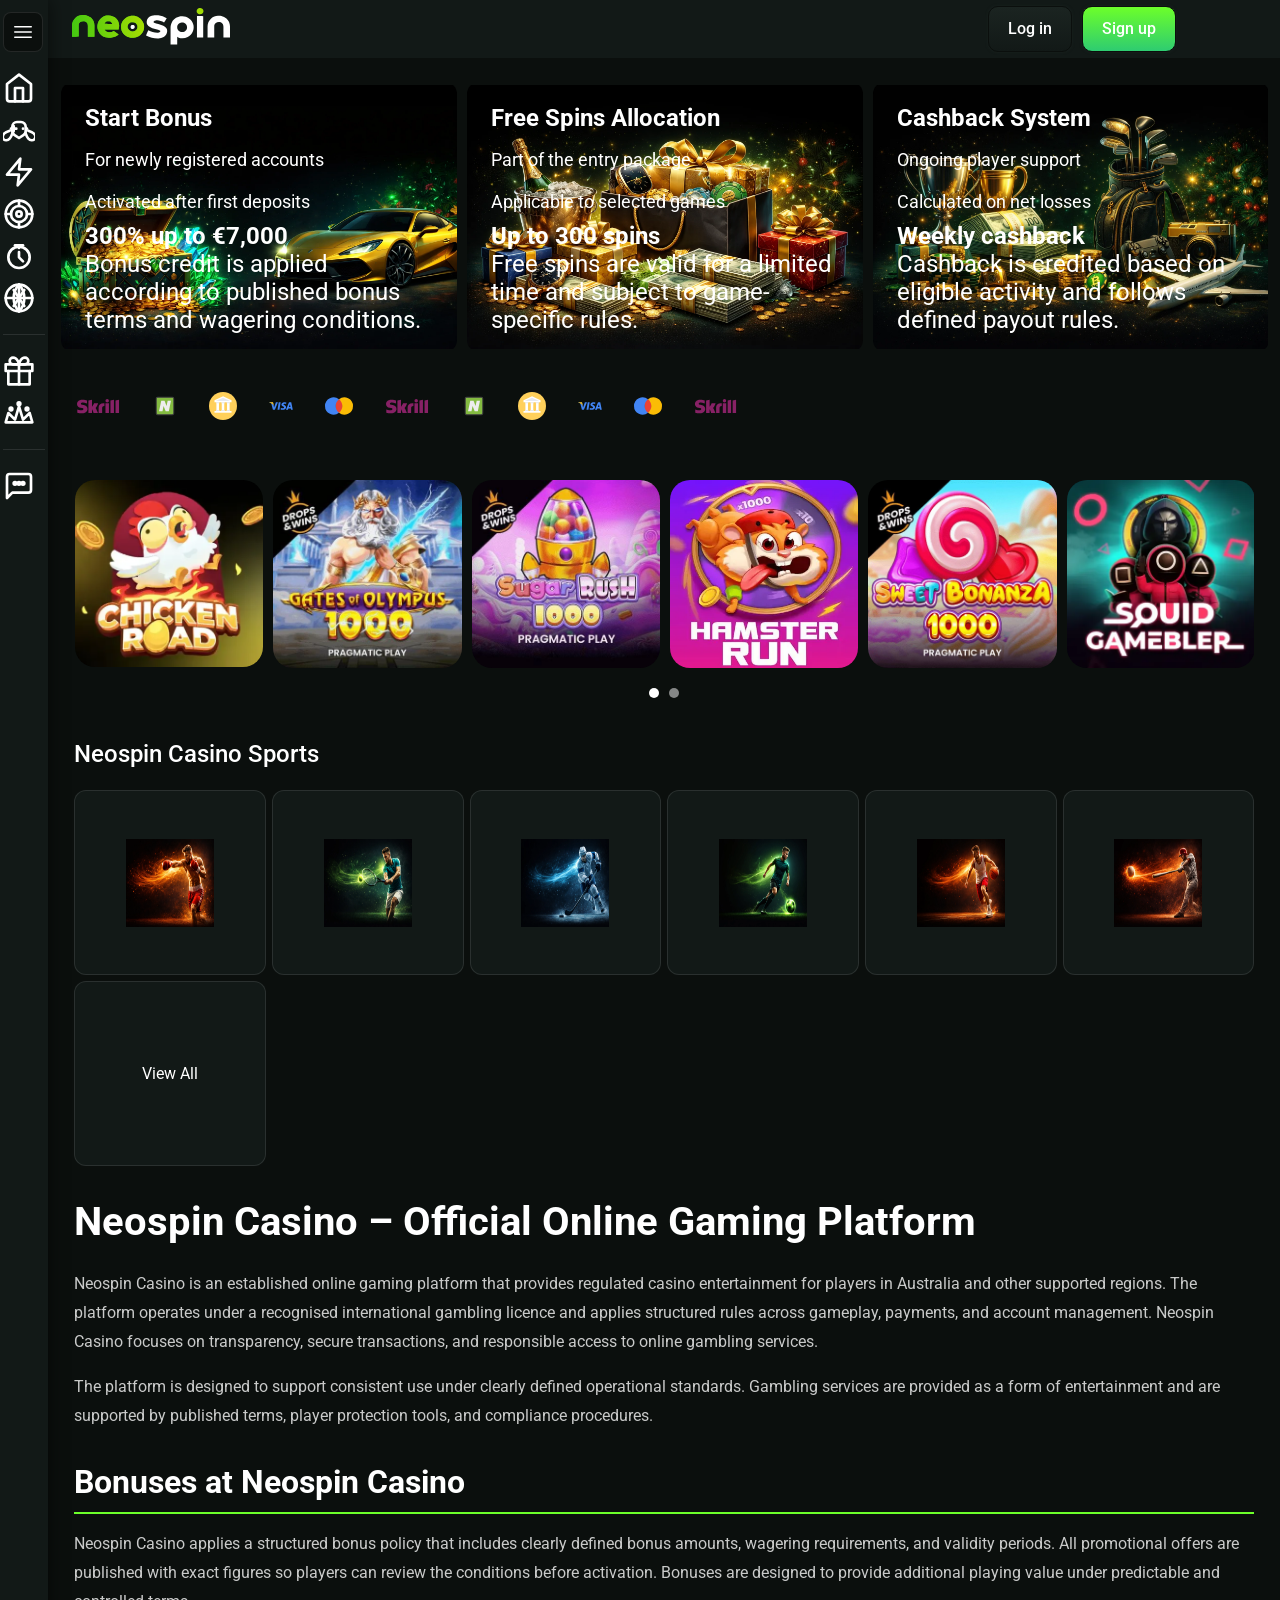
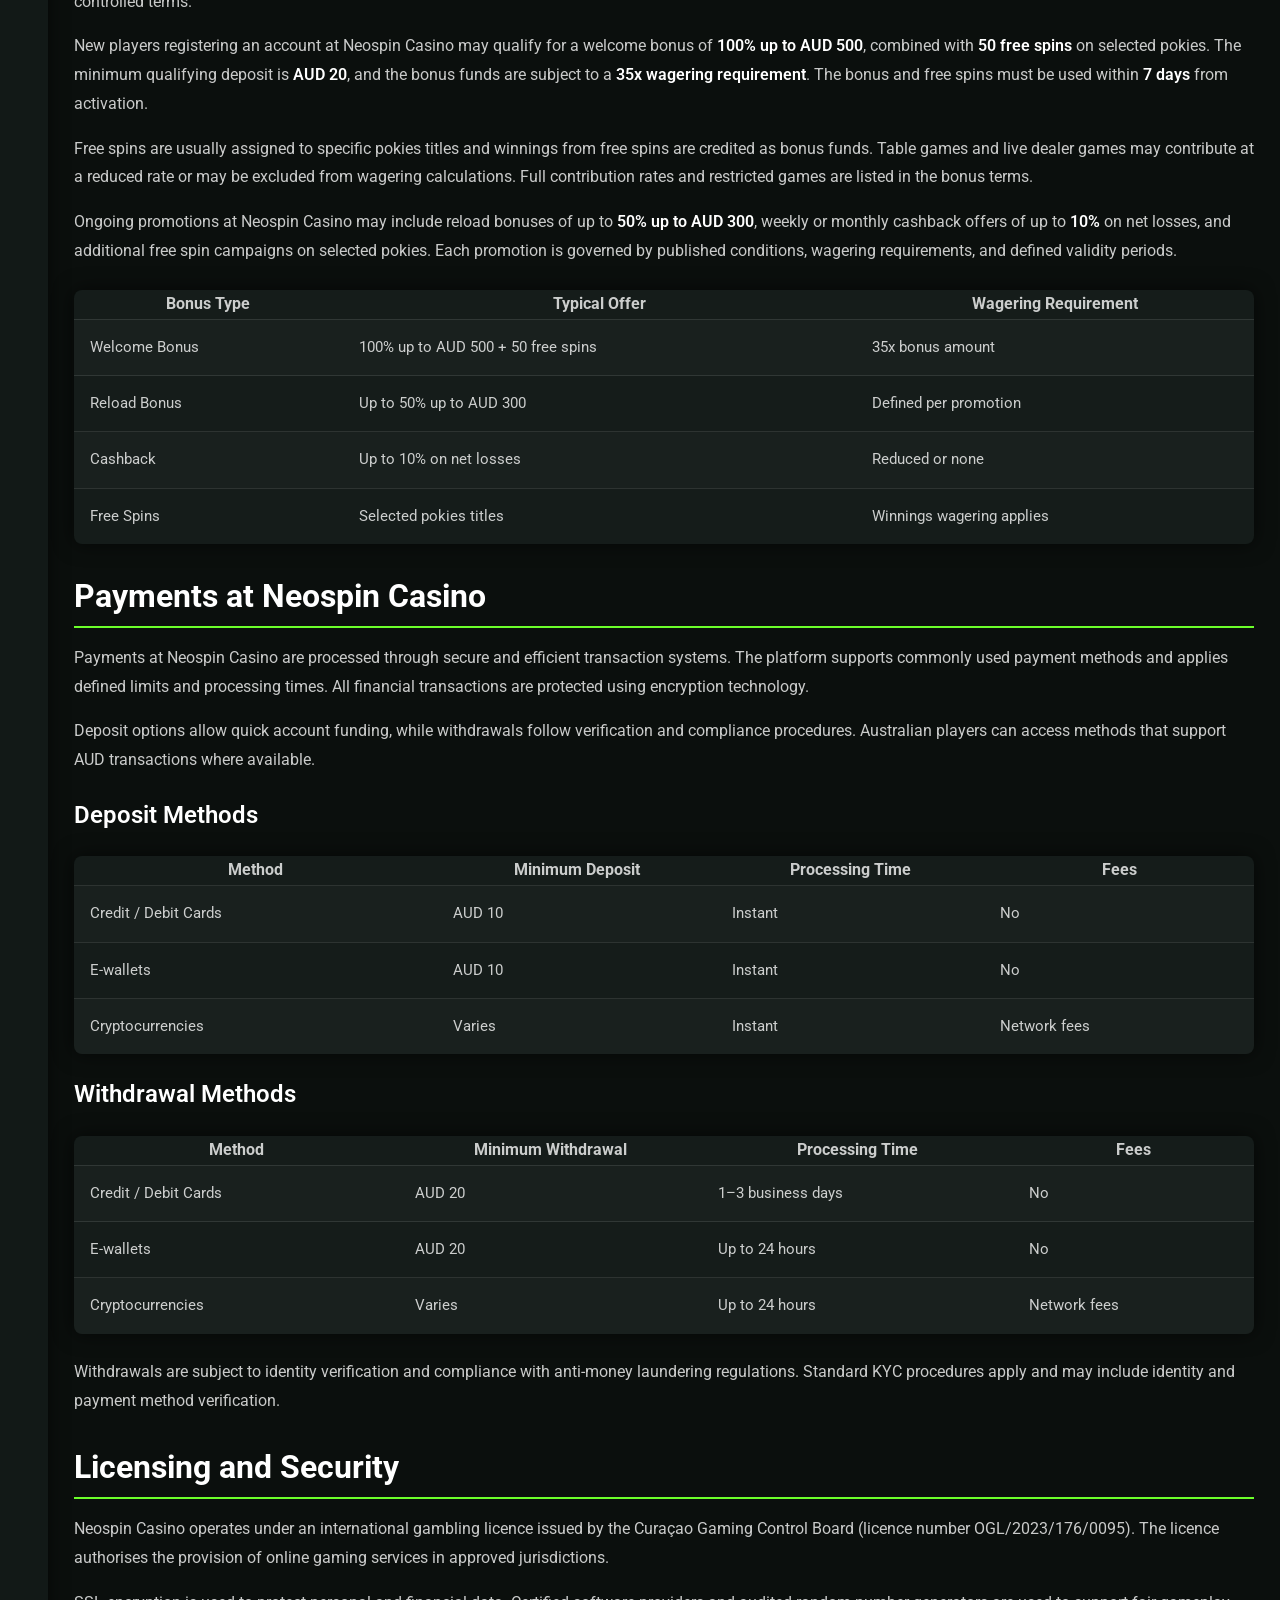
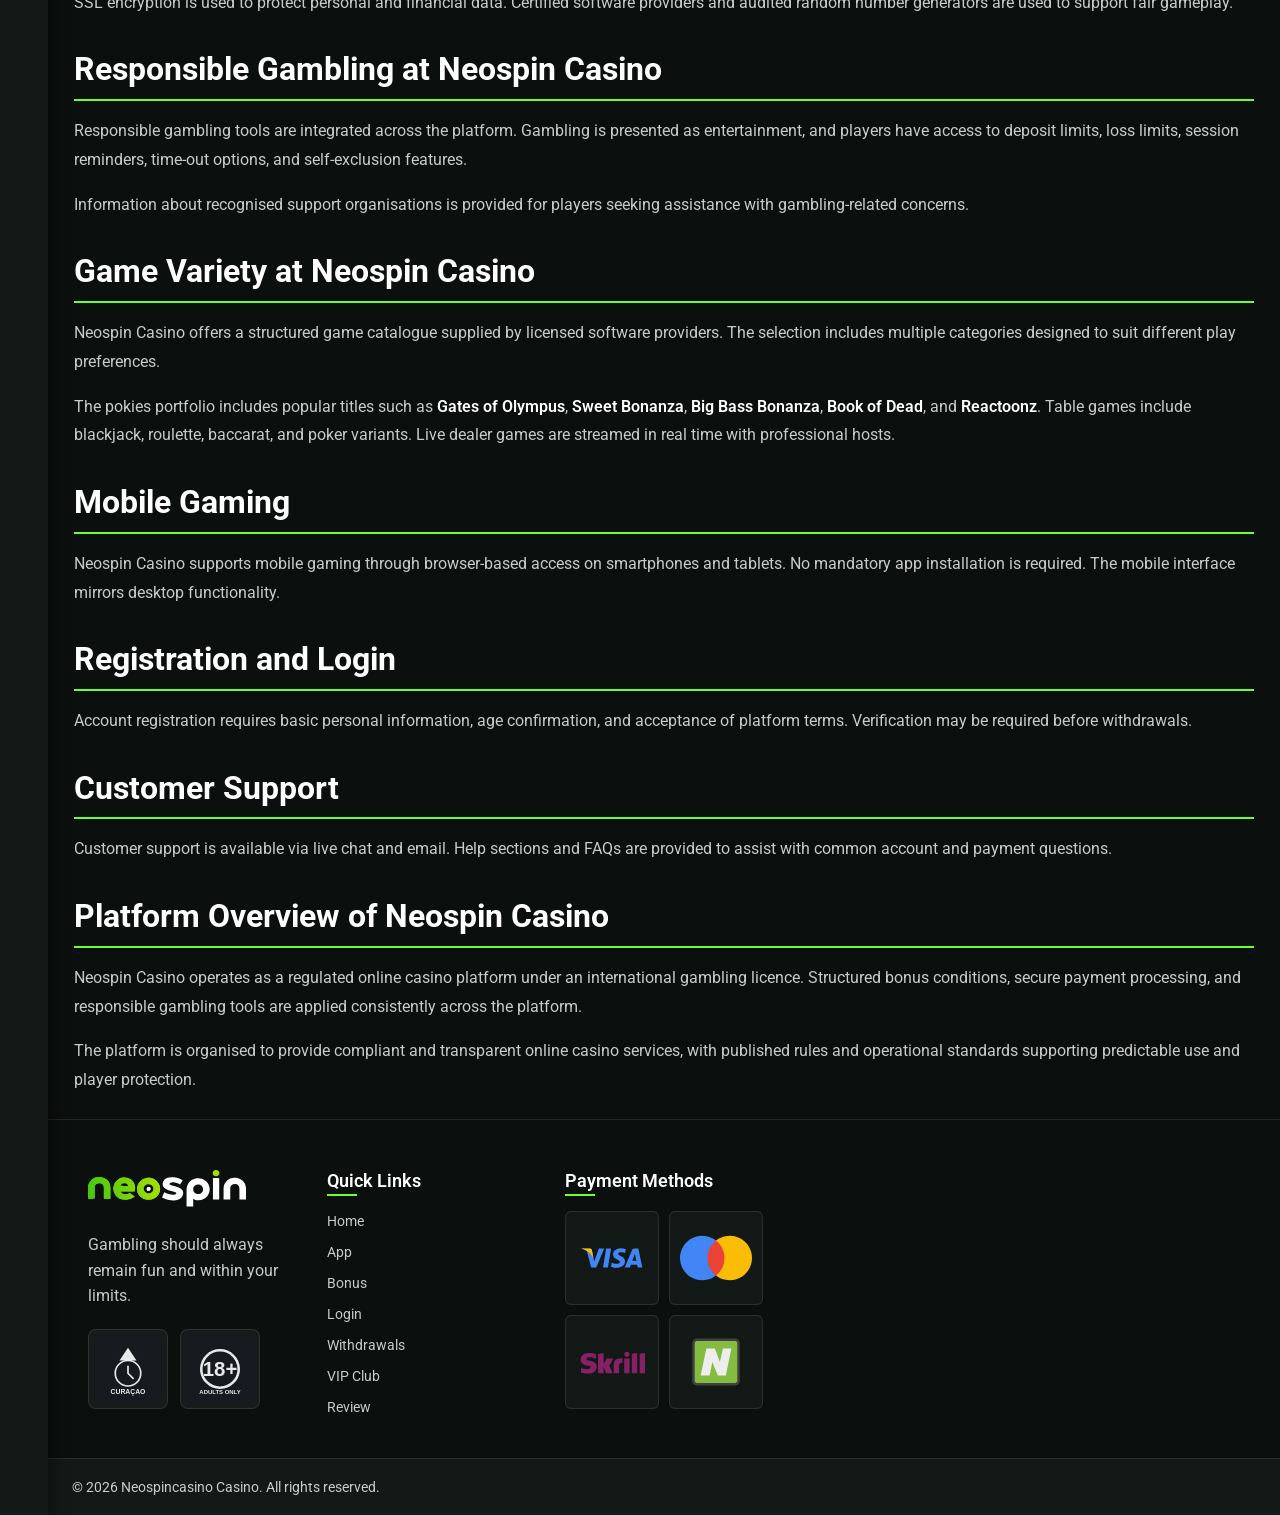
==== commit f1258ce8: "structure neospin777-au.com: na + /review/" ====
--- a/index.html
+++ b/index.html
@@ -21,7 +21,7 @@
         
         <link rel="alternate" href="https://neospincasino.com/" hreflang="en">
     <link rel="alternate" href="https://neospincasino.com/en-au/" hreflang="en-AU">
-    <link rel="canonical" href="https://neospincasino.com/en-au/">        
+    <link rel="canonical" href="https://neospin777-au.com/">        
         <script src="assets/js/wow.min.js"></script>
     <script>new WOW().init();</script>    </head>
 <body class="body">
@@ -541,6 +541,7 @@
                                             <li><a href="/login/">Login</a></li>
                                             <li><a href="/withdrawal/">Withdrawals</a></li>
                                             <li><a href="/vip/">VIP Club</a></li>
+                                            <li><a href="/review/">Review</a></li>
                                     </ul>
             </div>
         
